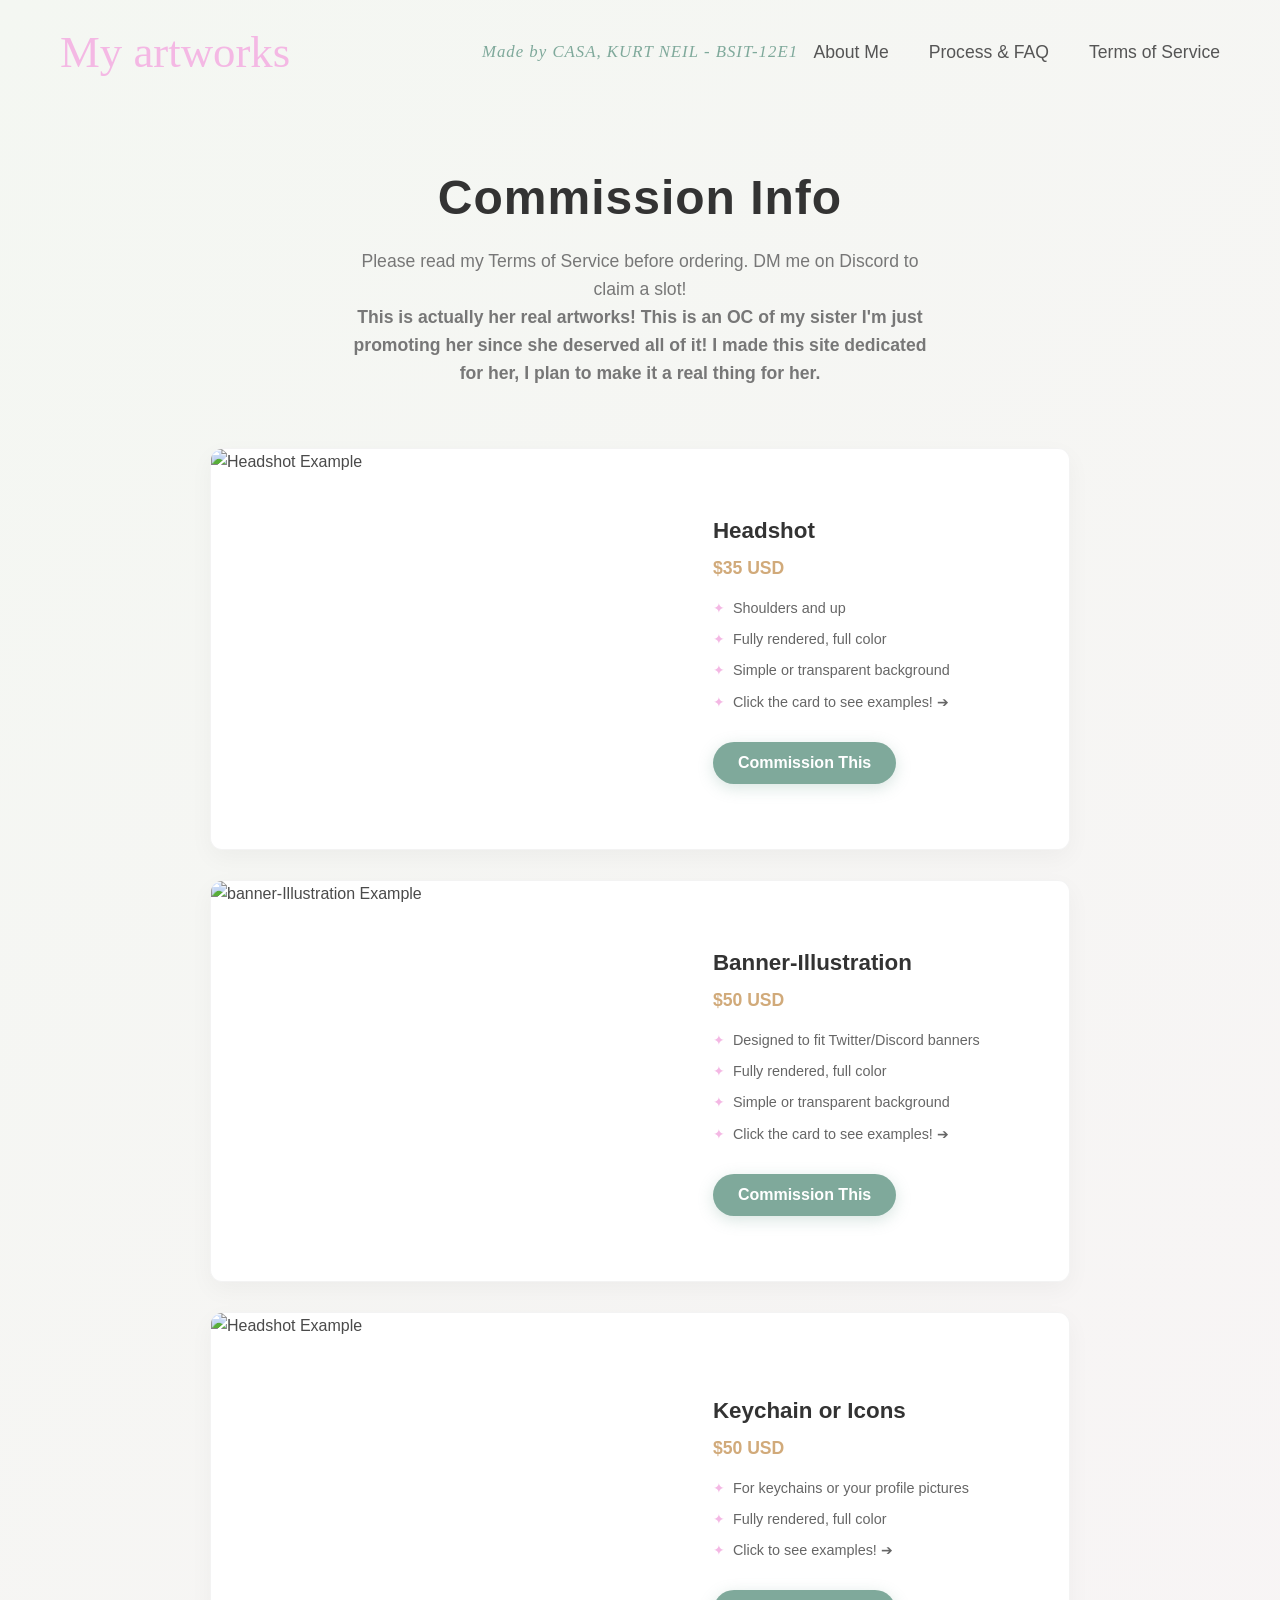
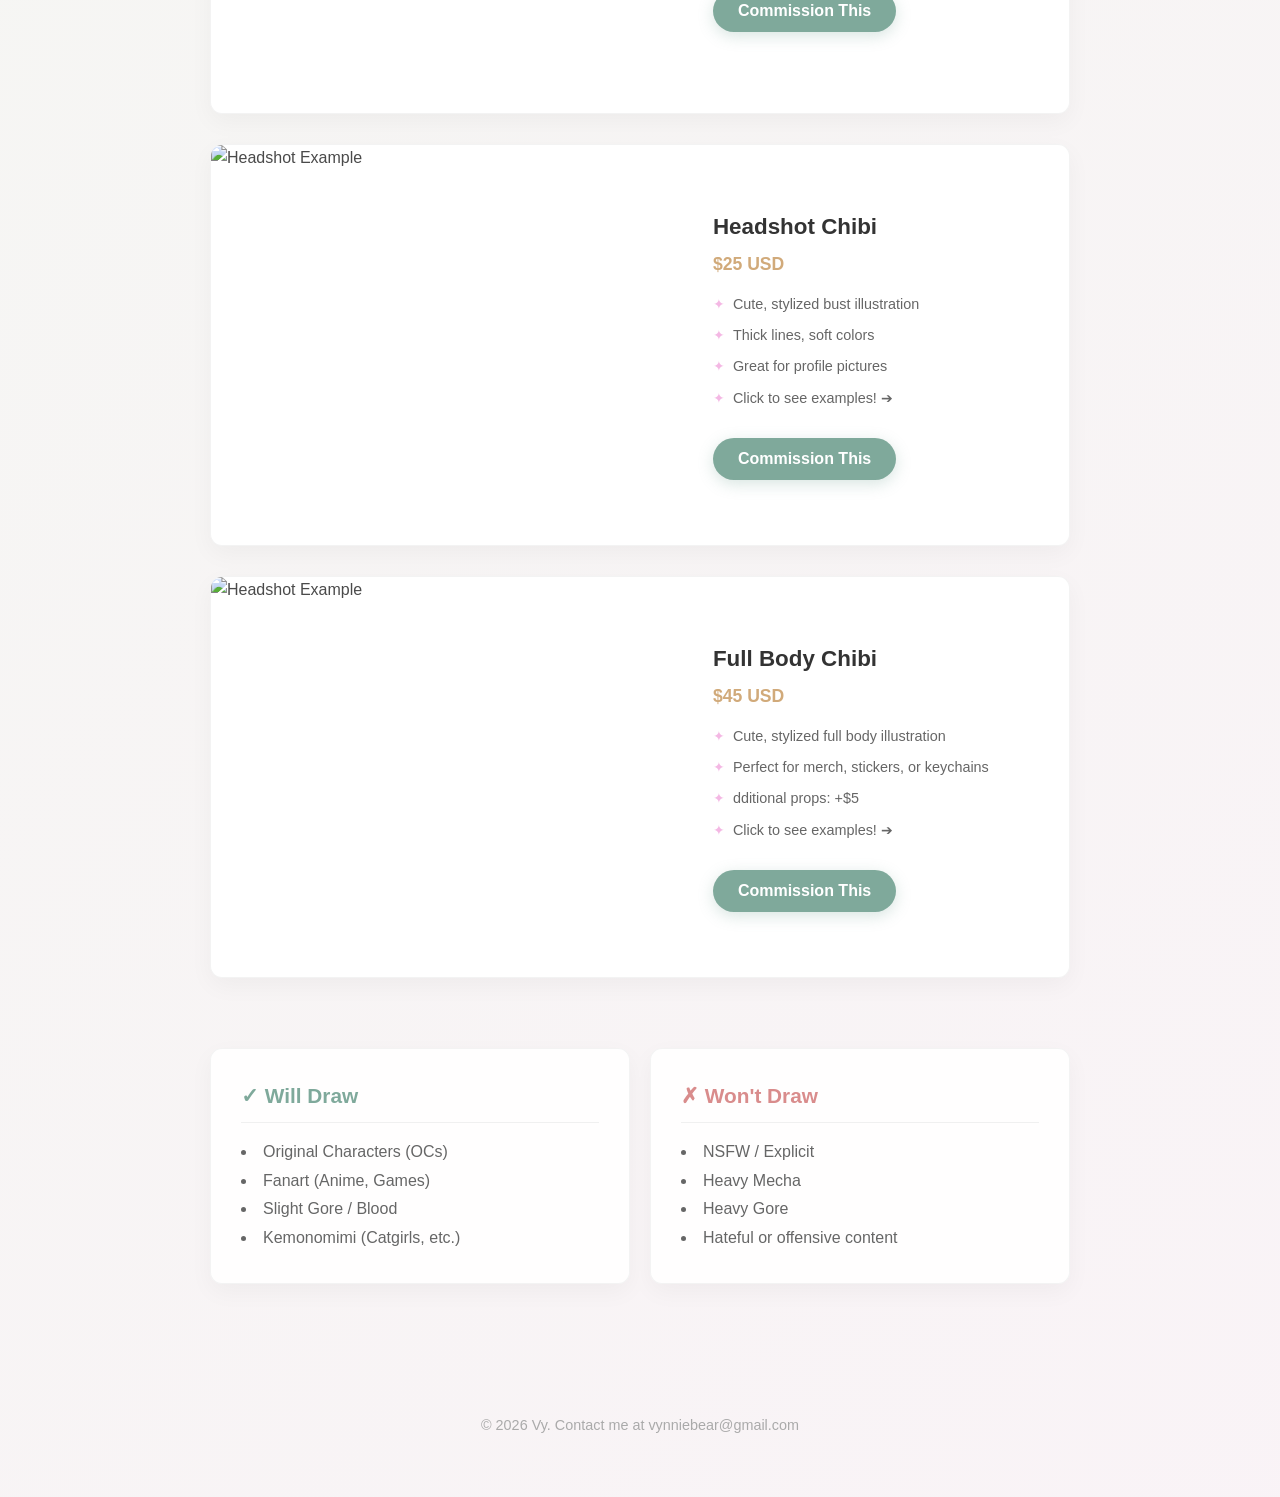
==== index.html @ 2a2756af "Add files via upload" ====
<!DOCTYPE html>
<html lang="en">
<head>
    <meta charset="UTF-8">
    <meta name="viewport" content="width=device-width, initial-scale=1.0">
    <title>Commission Prices</title>
    <link rel="stylesheet" href="style.css">
</head>
<body>

    <nav class="main-nav">
        <a href="index.html" class="nav-logo">My artworks</a>
        <span class="nav-made-by">Made by CASA, KURT NEIL - BSIT-12E1</span>
        <div class="nav-links">
            <span id="about-link" class="nav-link" style="cursor: pointer;">About Me</span>
            <a href="process.html" class="nav-link">Process & FAQ</a>
            <a href="main.html#tos" class="nav-link">Terms of Service</a> 
        </div>
    </nav>

    <header>
        <h1>Commission Info</h1>
        <p>Please read my Terms of Service before ordering. DM me on Discord to claim a slot!</p>
        <p><strong>This is actually her real artworks! This is an OC of my sister I'm just promoting her since she deserved all of it! I made this site dedicated for her, I plan to make it a real thing for her.</strong></p>
        
        <div id="status-banner" class="status-hidden"></div>
    </header>

    <div class="container">
        
        <div class="commission-grid">
          <a href="headshot.html" class="commission-card">
                <img src="C:\Users\ADMIN\Documents\New folder\arts\headshot5.jpg" alt="Headshot Example" class="commission-img">
                <div class="commission-details">
                    <h3>Headshot</h3>
                    <div class="price">$35 USD</div>
                    <ul class="features">
                        <li>Shoulders and up</li>
                        <li>Fully rendered, full color</li>
                        <li>Simple or transparent background</li>
                        <li>Click the card to see examples! ➔</li>
                    </ul>
                    
                    <button class="buy-btn">Commission This</button>

                </div>
            </a>

                    <a href="banner-illustration.html" class="commission-card">
                <img src="C:\Users\ADMIN\Documents\New folder\arts\banner2.jpg" alt="banner-Illustration Example" class="commission-img">
                <div class="commission-details">
                    <h3>Banner-Illustration</h3>
                    <div class="price">$50 USD</div>
                    <ul class="features">
                        <li>Designed to fit Twitter/Discord banners</li>
                        <li>Fully rendered, full color</li>
                        <li>Simple or transparent background</li>
                        <li>Click the card to see examples! ➔</li>
                    </ul>
                    
                    <button class="buy-btn">Commission This</button>

                </div>
            </a>

            <a href="keychain-icons.html" class="commission-card">
    <img src="C:\Users\ADMIN\Documents\New folder\arts\key3.png" alt="Headshot Example" class="commission-img">
    <div class="commission-details">
        <h3>Keychain or Icons</h3>
        <div class="price">$50 USD</div>
        <ul class="features">
            <li>For keychains or your profile pictures</li>
            <li>Fully rendered, full color</li>
            <li>Click to see examples! ➔</li>
        </ul>

        <button class="buy-btn">Commission This</button>

    </div>
</a>

              <a href="headshot-chibi.html" class="commission-card">
    <img src="C:\Users\ADMIN\Documents\New folder\arts\chibi1.png" alt="Headshot Example" class="commission-img">
    <div class="commission-details">
        <h3>Headshot Chibi</h3>
        <div class="price">$25 USD</div>
        <ul class="features">
            <li>Cute, stylized bust illustration</li>
            <li>Thick lines, soft colors</li>
            <li>Great for profile pictures</li>
            <li>Click to see examples! ➔</li>
        </ul>

        <button class="buy-btn">Commission This</button>

    </div>
</a>

              <a href="fullbody-chibi.html" class="commission-card">
    <img src="C:\Users\ADMIN\Documents\New folder\arts\fchibi3.png" alt="Headshot Example" class="commission-img">
    <div class="commission-details">
        <h3>Full Body Chibi</h3>
        <div class="price">$45 USD</div>
        <ul class="features">
            <li>Cute, stylized full body illustration</li>
            <li>Perfect for merch, stickers, or keychains</li>
            <li>dditional props: +$5</li>
            <li>Click to see examples! ➔</li>
        </ul>

        <button class="buy-btn">Commission This</button>


    </div>
</a>

        <div class="info-section" id="tos">
            <div class="info-box">
                <h3>✓ Will Draw</h3>
                <ul>
                    <li>Original Characters (OCs)</li>
                    <li>Fanart (Anime, Games)</li>
                    <li>Slight Gore / Blood</li>
                    <li>Kemonomimi (Catgirls, etc.)</li>
                </ul>
            </div>
            <div class="info-box donts">
                <h3>✗ Won't Draw</h3>
                <ul>
                    <li>NSFW / Explicit</li>
                    <li>Heavy Mecha</li>
                    <li>Heavy Gore</li>
                    <li>Hateful or offensive content</li>
                </ul>
            </div>
        </div>

    <footer>
        <p>&copy; 2026 Vy. Contact me at vynniebear@gmail.com</p>
    </footer>


</body>
</html>

<script src="main.js"></script>
</body>
</html>
---- style.css ----
* {
    margin: 0;
    padding: 0;
    box-sizing: border-box;   
}


body {
    font-family: 'Segoe UI', Tahoma, Geneva, Verdana, sans-serif;
    color: #4a4a4a; 
    line-height: 1.6;
    background: linear-gradient(-45deg, #ffffff, #fdfbfb, #fbf2f8, #f4f7f2);
    background-size: 400% 400%;
    animation: subtleGradientBG 25s ease infinite;
}

@keyframes subtleGradientBG {
    0% { background-position: 0% 50%; }
    50% { background-position: 100% 50%; }
    100% { background-position: 0% 50%; }
}


@keyframes subtleFadeUp {
    from {
        opacity: 0;
        transform: translateY(30px);
    }
    to {
        opacity: 1;
        transform: translateY(0);
    }
}

/* Header Section */
header {
    position: relative; 
    text-align: center;
    padding: 120px 20px 40px;
    background-color: transparent; 
    
    opacity: 0;
    animation: subtleFadeUp 1s ease-out 0.1s forwards;
}

header.sub-header {
    padding: 60px 20px 30px; 
}



/* Buttons and Links */
.back-button {
    display: inline-block;
    margin-bottom: 20px;
    padding: 10px 20px;
    background-color: #ffffff;
    color: #333;
    text-decoration: none;
    border-radius: 50px;
    font-weight: bold;
    transition: all 0.3s ease;
    box-shadow: 0 4px 10px rgba(0,0,0,0.05);
}

.back-button:hover {
    background-color: #f4b8e4;
    color: #ffffff;
    transform: translateX(-5px); 
}

header h1 {
    font-size: 3rem;
    color: #333333;
    margin-bottom: 10px;
    letter-spacing: 1px;
}

header.sub-header h1 {
    font-size: 2.2rem;
}

header p {
    font-size: 1.1rem;
    color: #777777;
    max-width: 600px;
    margin: 0 auto;
}

/* Main Container */
.container {
    max-width: 900px; 
    margin: 20px auto;
    padding: 0 20px;
}

/* Commission Cards Grid */
.commission-grid {
    display: flex;
    flex-direction: column; 
    gap: 30px;
}

/* Individual Commission Card - */
.commission-card {
    display: flex;
    flex-direction: row; 
    background: #ffffff;
    border-radius: 12px;
    overflow: hidden;
    border: 1px solid rgba(240, 240, 240, 0.8);
    box-shadow: 0 8px 25px rgba(0,0,0,0.04); 
    transition: transform 0.3s ease, box-shadow 0.3s ease;
    text-decoration: none; 
    color: inherit; 
    cursor: pointer;
    
    /* Animation settings */
    opacity: 0;
    animation: subtleFadeUp 0.8s cubic-bezier(0.16, 1, 0.3, 1) forwards;
}

/* delay cards */
.commission-card:nth-child(1) { animation-delay: 0.2s; }
.commission-card:nth-child(2) { animation-delay: 0.4s; }
.commission-card:nth-child(3) { animation-delay: 0.6s; }
.commission-card:nth-child(4) { animation-delay: 0.8s; }
.commission-card:nth-child(5) { animation-delay: 1.0s; }

.commission-card:hover {
    transform: translateY(-5px); 
    box-shadow: 0 15px 35px rgba(0,0,0,0.08);
}

.commission-img {
    width: 55%; 
    height: 400px;
    object-fit: cover; 
    display: block;
    transition: filter 0.3s ease;
}


.commission-card:hover .commission-img {
    filter: brightness(1.05); 
}

.commission-details {
    width: 45%; 
    padding: 30px;
    display: flex;
    flex-direction: column;
    justify-content: center; 
}

@media (max-width: 768px) {
    .commission-card {
        flex-direction: column;
    }
    .commission-img {
        width: 100%;
        height: 350px;
    }
    .commission-details {
        width: 100%;
        padding: 25px;
    }
}

.commission-details h3 {
    font-size: 1.4rem; 
    margin-bottom: 5px;
    color: #333333;
}

.price {
    font-size: 1.1rem; 
    color: #d1aa7a; 
    font-weight: 600; 
    margin-bottom: 15px;
}

.features {
    list-style-type: none;
}

.features li {
    font-size: 0.9rem; 
    margin-bottom: 8px;
    color: #666666; 
    position: relative;
    padding-left: 20px;
}

.features li::before {
    content: "✦";
    position: absolute;
    left: 0;
    color: #f4b8e4; 
}

/* Example Sub-Page Gallery */
.example-grid {
    display: grid;
    grid-template-columns: repeat(auto-fit, minmax(250px, 1fr));
    gap: 20px;
    opacity: 0;
    animation: subtleFadeUp 0.8s ease-out 0.3s forwards; 
}

.example-item img {
    width: 100%;
    height: 300px; 
    object-fit: contain;
    display: block;
    transition: transform 0.4s ease;
}

.example-item img {
    width: 100%;
    height: 300px;
    object-fit: contain;
    display: block;
    transition: transform 0.4s ease;
}

.example-item:hover img {
    transform: scale(1.05); 
}

/* Do's and Don'ts Section */
.info-section {
    display: flex;
    gap: 20px;
    margin-top: 40px;
    opacity: 0;
    animation: subtleFadeUp 0.8s ease-out 1.2s forwards; 
}

@media (max-width: 768px) {
    .info-section {
        flex-direction: column;
    }
}

.info-box {
    flex: 1;
    background: rgba(255, 255, 255, 0.9);
    border: 1px solid rgba(240, 240, 240, 0.8);
    border-radius: 12px;
    padding: 30px;
    box-shadow: 0 8px 25px rgba(0,0,0,0.04);
    backdrop-filter: blur(5px);
}

.info-box h3 {
    font-size: 1.3rem;
    margin-bottom: 15px;
    color: #7fa99b; 
    border-bottom: 1px solid #f0f0f0;
    padding-bottom: 10px;
}

.info-box.donts h3 {
    color: #d98c8c; 
}

.info-box ul {
    list-style-position: inside;
    color: #666666;
    line-height: 1.8;
}

/* Footer */
footer {
    text-align: center;
    padding: 40px 20px;
    background-color: transparent;
    margin-top: 60px;
    opacity: 0;
    animation: subtleFadeUp 0.8s ease-out 1.5s forwards;
}

footer p {
    color: #aaaaaa;
    font-size: 0.9rem;
}


/* =========================================
   CLEAN TOP NAVIGATION BAR
   ========================================= */
.main-nav {
    display: flex;
    justify-content: space-between;
    align-items: center;
    position: relative;
    padding: 30px 60px;
    width: 100%;
    position: absolute; 
    top: 0;
    left: 0;
    z-index: 1000;
}

/* Responsive padding for smaller screens */
@media (max-width: 768px) {
    .main-nav {
        padding: 20px 30px;
    }
}

/* Left Side: "My artworks" (Logo Style) */
.nav-logo {
    font-family: 'Brush Script MT', 'Lucida Handwriting', cursive; 
    font-size: 2.8rem;
    color: #f4b8e4; 
    text-decoration: none;
    transition: transform 0.3s ease, color 0.3s ease;
    line-height: 1;
}

.nav-logo:hover {
    transform: scale(1.02);
    color: #eaa3d6;
}

/* Right Side: Navigation Links */
.nav-links {
    display: flex;
    gap: 40px; 
    align-items: center;
}

.nav-link {
    font-family: 'Segoe UI', Tahoma, Geneva, Verdana, sans-serif;
    font-size: 1.1rem;
    color: #555555; 
    text-decoration: none;
    transition: color 0.3s ease;
}

.nav-link:hover {
    color: #7fa99b; 
}

/* Make sure the header text gets pushed down below the new nav bar */
header {
    position: relative; 
    text-align: center;
    padding: 160px 20px 40px; 
    background-color: transparent; 
    opacity: 0;
    animation: subtleFadeUp 1s ease-out 0.1s forwards;
}

html {
    scroll-behavior: smooth;
}

/* =========================================
   EDITORIAL "ABOUT" PAGE 
   ========================================= */

.about-container {
    max-width: 1100px;
    margin: 0 auto;
    padding: 160px 20px 60px; 
    opacity: 0;
    animation: subtleFadeUp 1s ease-out 0.2s forwards;
}

/* The massive hero image at the top */
.about-hero-art {
    width: 100%;
    height: auto; 
    border-radius: 12px;
    box-shadow: 0 15px 40px rgba(0, 0, 0, 0.08);
    border: 1px solid rgba(255, 255, 255, 0.8);
    margin-bottom: 50px;
    transition: transform 0.4s ease;
    display: block;
}

.about-hero-art:hover {
    transform: scale(1.01); 
}

.about-heading {
    font-size: 3.5rem;
    color: #333333;
    margin-bottom: 20px;
    text-align: center;
    font-family: 'Brush Script MT', 'Lucida Handwriting', cursive; 
    color: #f4b8e4;
}

/* The large, readable bio paragraph */
.about-intro {
    font-size: 1.4rem; 
    line-height: 1.8;
    color: #555555;
    max-width: 900px;
    margin: 0 auto 80px auto;
    text-align: left;
}

/* The 3-column info layout */
.about-grid {
    display: grid;
    grid-template-columns: repeat(3, 1fr); 
    gap: 50px;
    padding-top: 50px;
    border-top: 1px solid #f0f0f0; 
}

/* On phones, the columns will stack on top of each other */
@media (max-width: 768px) {
    .about-grid {
        grid-template-columns: 1fr;
        gap: 30px;
    }
    .about-heading { font-size: 2.5rem; }
    .about-intro { font-size: 1.2rem; }
    .about-hero-art { height: 300px; }
}

.about-col h3 {
    font-size: 1.1rem;
    text-transform: uppercase;
    letter-spacing: 1.5px;
    color: #7fa99b; 
    margin-bottom: 15px;
}

.about-col p {
    font-size: 0.95rem;
    color: #666666;
    margin-bottom: 15px;
    line-height: 1.6;
}

/* The clean lists in the columns */
.about-list {
    list-style-type: none;
    padding: 0;
}

.about-list li {
    margin-bottom: 10px;
}

.about-list a, .about-list li {
    color: #333333;
    text-decoration: none;
    font-weight: 600;
    font-size: 1.05rem;
    transition: color 0.3s ease;
}

.about-list a:hover {
    color: #f4b8e4; 
}

/* =========================================
   PORTFOLIO BUTTON (ABOUT PAGE)
   ========================================= */

.about-cta {
    text-align: center;
    margin-bottom: 80px; 
}

.portfolio-btn {
    display: inline-block;
    padding: 18px 50px;
    background-color: #f4b8e4; 
    color: #ffffff;
    text-decoration: none;
    border-radius: 50px;
    font-family: 'Segoe UI', Tahoma, Geneva, Verdana, sans-serif;
    font-size: 1.2rem;
    font-weight: bold;
    letter-spacing: 1px;
    transition: transform 0.3s ease, background-color 0.3s ease, box-shadow 0.3s ease;
    box-shadow: 0 10px 25px rgba(244, 184, 228, 0.4); 
}

.portfolio-btn:hover {
    transform: translateY(-4px) scale(1.02); 
    background-color: #eaa3d6; 
    box-shadow: 0 15px 35px rgba(244, 184, 228, 0.6);
}

/* =========================================
   BANNER EXAMPLES PAGE FIX
   ========================================= */

.banner-grid {
    display: flex;
    flex-direction: column; 
    gap: 40px; 
    opacity: 0;
    animation: subtleFadeUp 0.8s ease-out 0.3s forwards;
}

.banner-item {
    border-radius: 12px;
    overflow: hidden;
    box-shadow: 0 4px 15px rgba(0,0,0,0.05);
    border: 1px solid #f0f0f0;
    background: #ffffff;
}

.banner-item img {
    width: 100%; 
    height: auto; 
    display: block;
    transition: transform 0.4s ease;
}

.banner-item:hover img {
    transform: scale(1.02); 
}

/* =========================================
   COMMISSION "BUY" BUTTON
   ========================================= */

.buy-btn {
    margin-top: 20px;
    padding: 12px 25px;
    background-color: #7fa99b; 
    color: #ffffff;
    border: none;
    border-radius: 50px;
    font-family: 'Segoe UI', Tahoma, Geneva, Verdana, sans-serif;
    font-size: 1rem;
    font-weight: bold;
    cursor: pointer;
    transition: all 0.3s ease;
    align-self: flex-start; /* Keeps the button from stretching across the whole card */
    box-shadow: 0 4px 15px rgba(127, 169, 155, 0.3);
}

.buy-btn:hover {
    background-color: #5c8275; 
    transform: translateY(-2px);
    box-shadow: 0 6px 20px rgba(127, 169, 155, 0.5);
}


.buy-btn:focus, .portfolio-btn:focus {
    outline: 3px solid #f4b8e4;
    outline-offset: 3px;
}

.buy-btn:active, .portfolio-btn:active {
    transform: translateY(2px); 
}

/* =========================================
   JAVASCRIPT NOTIFICATION BANNER
   ========================================= */

.status-hidden {
    display: none; 
}


.status-visible {
    display: block;
    margin: 25px auto 0;
    max-width: 600px;
    padding: 15px 25px;
    background-color: #ffe6eb; 
    color: #d9534f; 
    border: 2px solid #f4b8e4;
    border-radius: 12px;
    font-size: 1.2rem;
    font-weight: bold;
    box-shadow: 0 10px 25px rgba(217, 83, 79, 0.2);
    
    animation: popIn 0.5s cubic-bezier(0.175, 0.885, 0.32, 1.275) forwards;
}

@keyframes popIn {
    0% { transform: scale(0.8); opacity: 0; }
    100% { transform: scale(1); opacity: 1; }
}


.gallery-buy-btn {
    align-self: center;
    margin-top: 25px;
    display: inline-block;
}

/* =========================================
   PROCESS & FAQ PAGE
   ========================================= */

.process-container {
    max-width: 800px;
    margin: 0 auto;
    padding: 160px 20px 60px;
    opacity: 0;
    animation: subtleFadeUp 1s ease-out 0.2s forwards;
}

.process-heading, .faq-heading {
    text-align: center;
    color: #333333;
    font-size: 2.5rem;
    margin-bottom: 10px;
}

.faq-heading {
    margin-top: 80px;
    margin-bottom: 30px;
    font-size: 2rem;
}

.process-intro {
    text-align: center;
    color: #777777;
    font-size: 1.1rem;
    margin-bottom: 50px;
}

/* --- THE TIMELINE --- */
.timeline {
    position: relative;
    padding-left: 30px;
    border-left: 3px solid #f0f0f0;
}

.timeline-step {
    position: relative;
    margin-bottom: 40px;
}

.step-number {
    position: absolute;
    left: -48px; 
    top: 0;
    width: 35px;
    height: 35px;
    background-color: #f4b8e4;
    color: #ffffff;
    border-radius: 50%;
    display: flex;
    justify-content: center;
    align-items: center;
    font-weight: bold;
    box-shadow: 0 4px 10px rgba(244, 184, 228, 0.4);
}

.step-content {
    background: #ffffff;
    padding: 20px 25px;
    border-radius: 12px;
    border: 1px solid #f0f0f0;
    box-shadow: 0 8px 25px rgba(0,0,0,0.03);
    transition: transform 0.3s ease;
}

.step-content:hover {
    transform: translateX(5px);
    border-color: #f4b8e4;
}

.step-content h3 {
    color: #7fa99b;
    margin-bottom: 10px;
}

.step-content p {
    color: #666666;
    font-size: 0.95rem;
}

/* --- THE FAQ ACCORDION --- */
.faq-container {
    display: flex;
    flex-direction: column;
    gap: 10px;
}

.accordion {
    background-color: #ffffff;
    color: #333333;
    cursor: pointer;
    padding: 20px;
    width: 100%;
    border: 1px solid #f0f0f0;
    border-radius: 8px;
    text-align: left;
    outline: none;
    font-size: 1.1rem;
    font-weight: bold;
    transition: all 0.3s ease;
    box-shadow: 0 4px 10px rgba(0,0,0,0.02);
}

/* Change color when hovered or opened */
.accordion:hover, .active-acc {
    background-color: #f9f9f9;
    color: #f4b8e4;
    border-color: #f4b8e4;
}

/* Adds a plus sign that turns into a minus sign */
.accordion:after {
    content: '\002B'; 
    color: #7fa99b;
    font-weight: bold;
    float: right;
    margin-left: 5px;
}

.active-acc:after {
    content: "\2212"; 
}

/* The hidden text panel */
.panel {
    padding: 0 20px;
    background-color: white;
    max-height: 0;
    overflow: hidden;
    transition: max-height 0.4s ease-out; 
}

.panel p {
    padding: 20px 0;
    color: #666666;
    line-height: 1.6;
}

/* =========================================
   CENTER NAVIGATION TEXT
   ========================================= */

.nav-made-by {
    position: absolute; 
    left: 50%; 
    transform: translateX(-50%); 
    font-size: 1.05rem;
    color: #7fa99b; 
    font-family: 'Georgia', serif; 
    font-style: italic;
    letter-spacing: 1px;
}


@media (max-width: 600px) {
    .nav-made-by {
        display: none;
    }
}
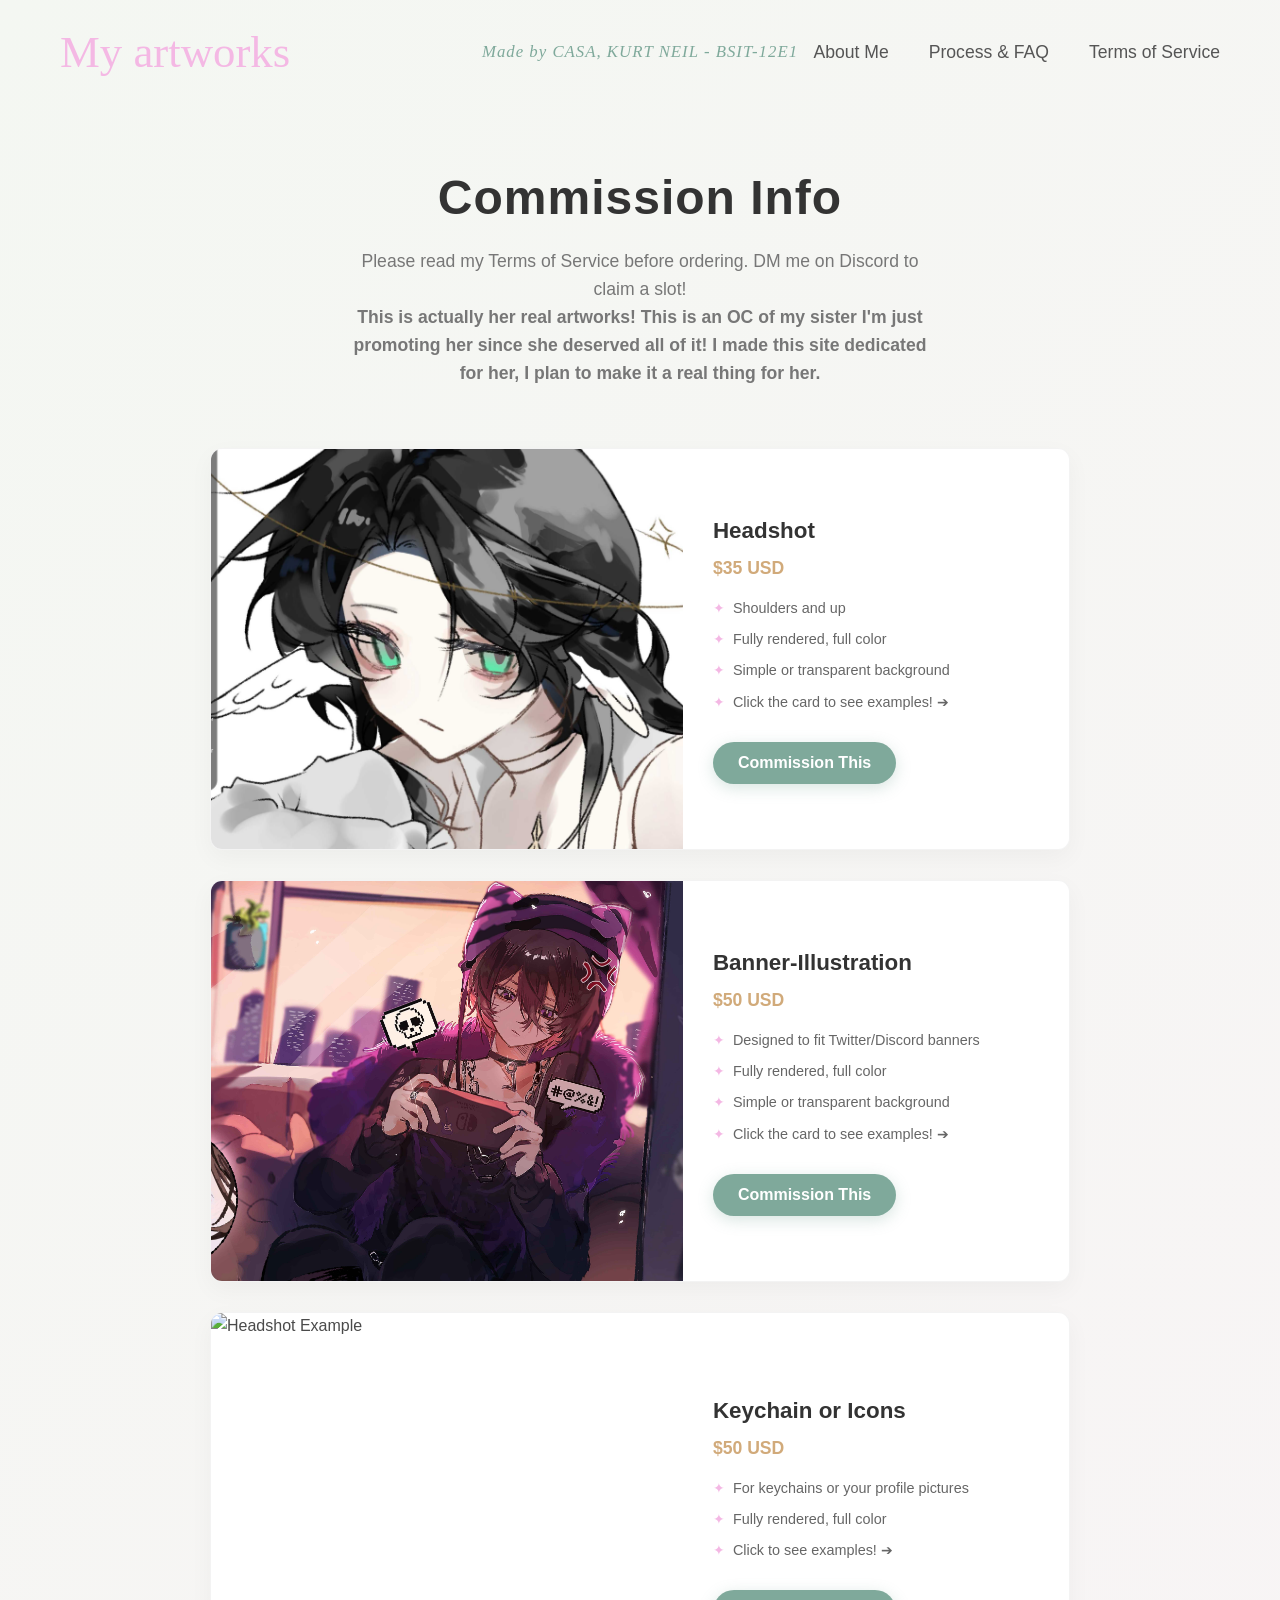
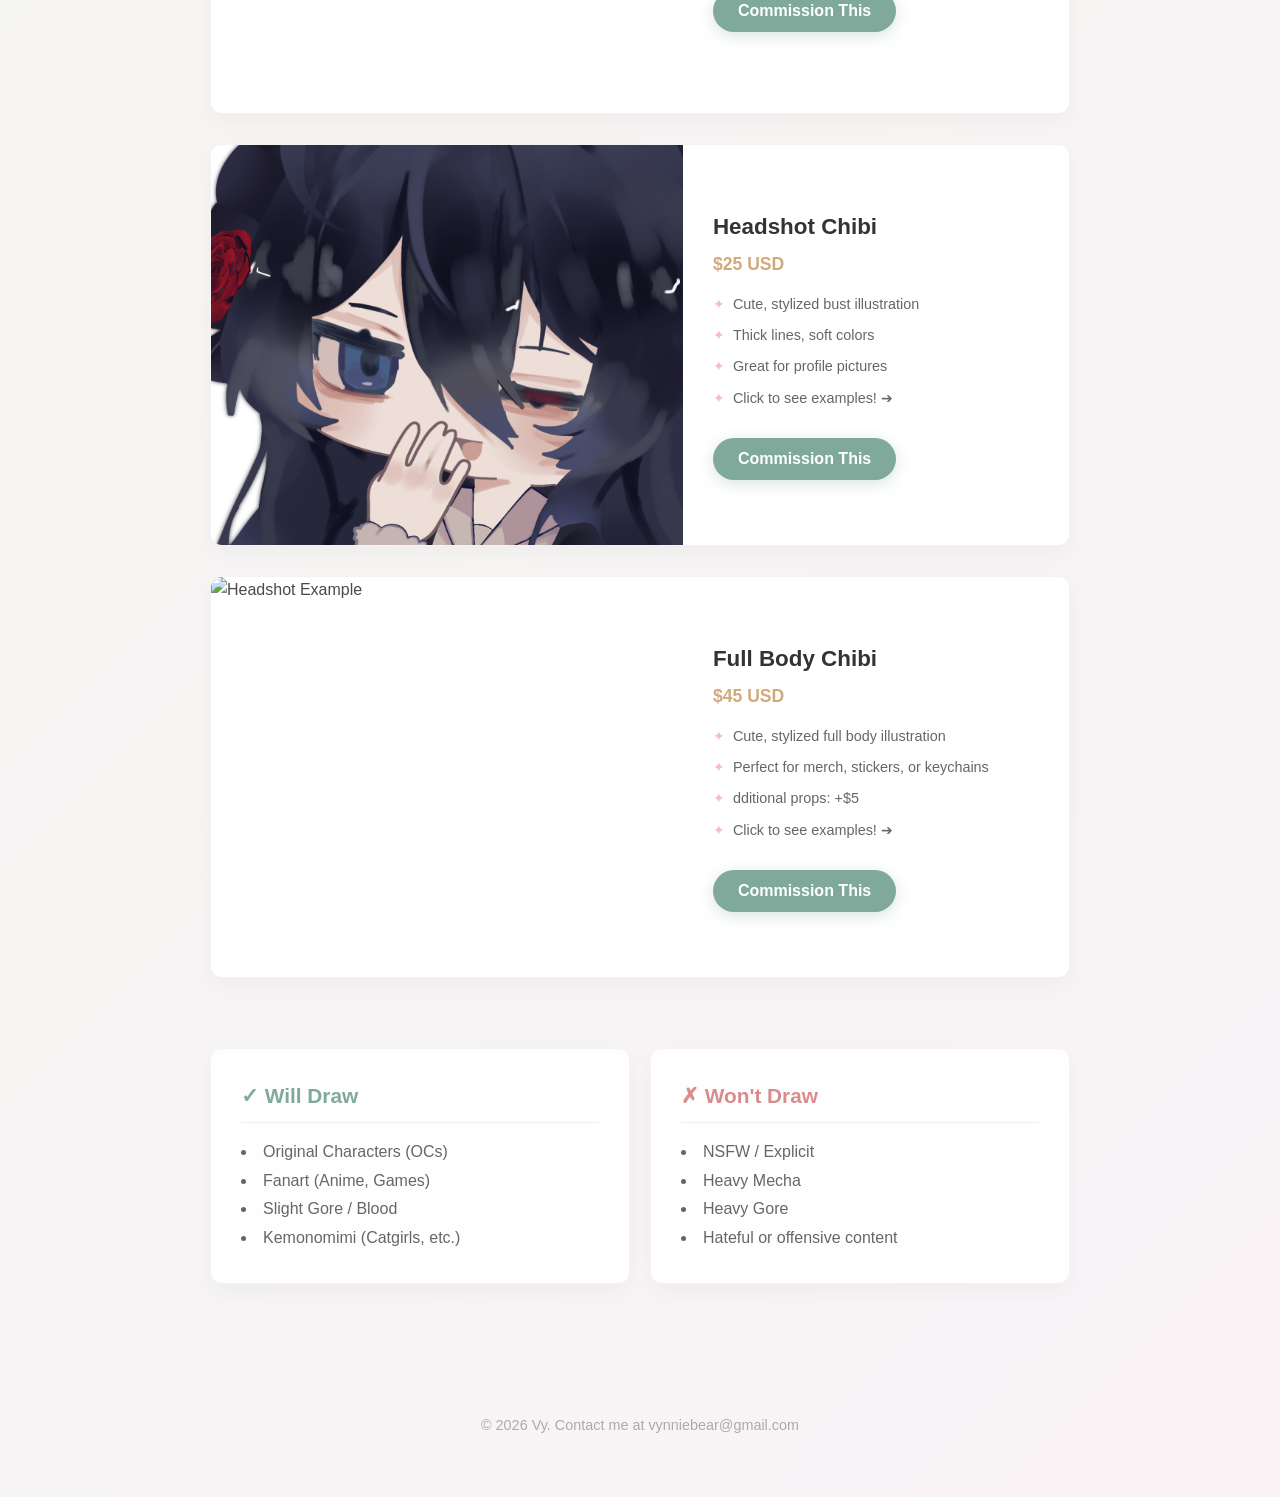
==== commit 4323dcd2: "initiate" ====
--- a/index.html
+++ b/index.html
@@ -30,7 +30,7 @@
         
         <div class="commission-grid">
           <a href="headshot.html" class="commission-card">
-                <img src="C:\Users\ADMIN\Documents\New folder\arts\headshot5.jpg" alt="Headshot Example" class="commission-img">
+                <img src="arts\headshot5.jpg" alt="Headshot Example" class="commission-img">
                 <div class="commission-details">
                     <h3>Headshot</h3>
                     <div class="price">$35 USD</div>
@@ -47,7 +47,7 @@
             </a>
 
                     <a href="banner-illustration.html" class="commission-card">
-                <img src="C:\Users\ADMIN\Documents\New folder\arts\banner2.jpg" alt="banner-Illustration Example" class="commission-img">
+                <img src="arts\banner2.jpg" alt="banner-Illustration Example" class="commission-img">
                 <div class="commission-details">
                     <h3>Banner-Illustration</h3>
                     <div class="price">$50 USD</div>
@@ -64,7 +64,7 @@
             </a>
 
             <a href="keychain-icons.html" class="commission-card">
-    <img src="C:\Users\ADMIN\Documents\New folder\arts\key3.png" alt="Headshot Example" class="commission-img">
+    <img src="arts\key3.png" alt="Headshot Example" class="commission-img">
     <div class="commission-details">
         <h3>Keychain or Icons</h3>
         <div class="price">$50 USD</div>
@@ -80,7 +80,7 @@
 </a>
 
               <a href="headshot-chibi.html" class="commission-card">
-    <img src="C:\Users\ADMIN\Documents\New folder\arts\chibi1.png" alt="Headshot Example" class="commission-img">
+    <img src="arts\chibi1.png" alt="Headshot Example" class="commission-img">
     <div class="commission-details">
         <h3>Headshot Chibi</h3>
         <div class="price">$25 USD</div>
@@ -97,7 +97,7 @@
 </a>
 
               <a href="fullbody-chibi.html" class="commission-card">
-    <img src="C:\Users\ADMIN\Documents\New folder\arts\fchibi3.png" alt="Headshot Example" class="commission-img">
+    <img src="arts\fchibi3.png" alt="Headshot Example" class="commission-img">
     <div class="commission-details">
         <h3>Full Body Chibi</h3>
         <div class="price">$45 USD</div>
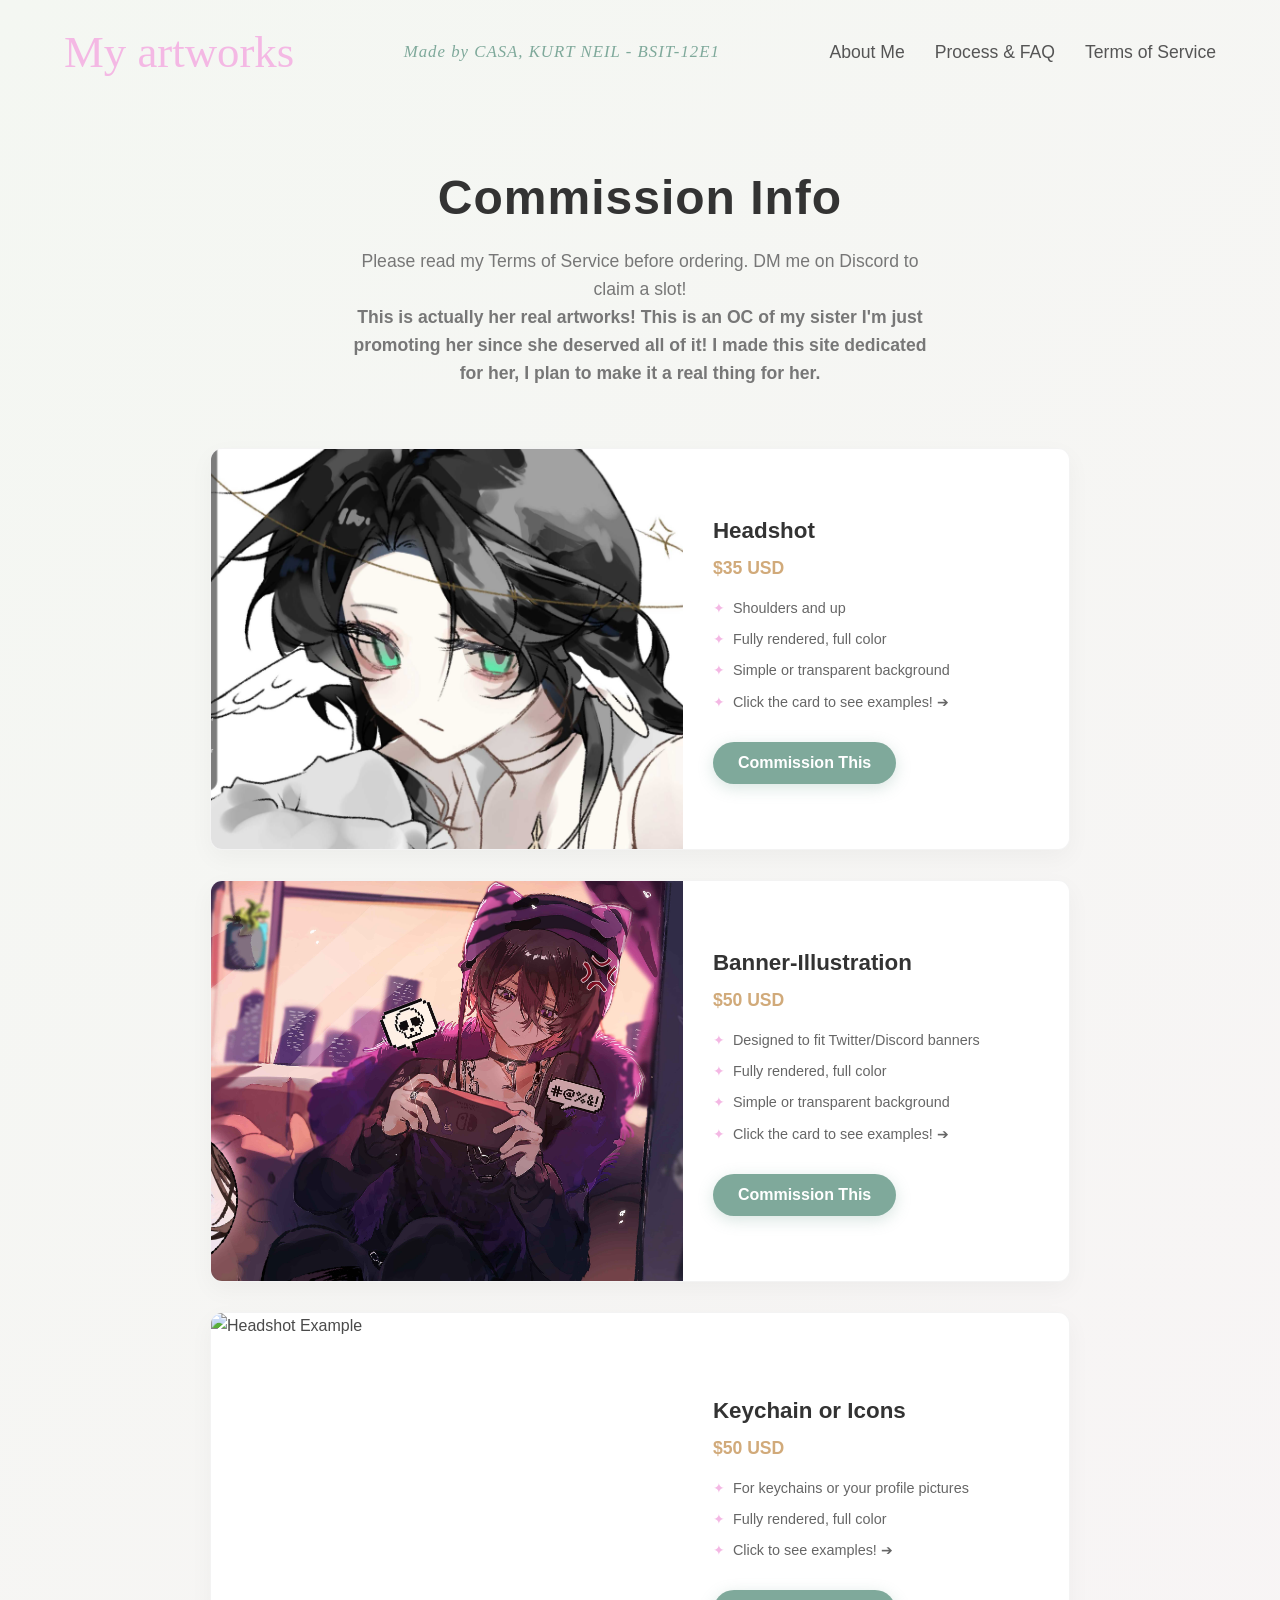
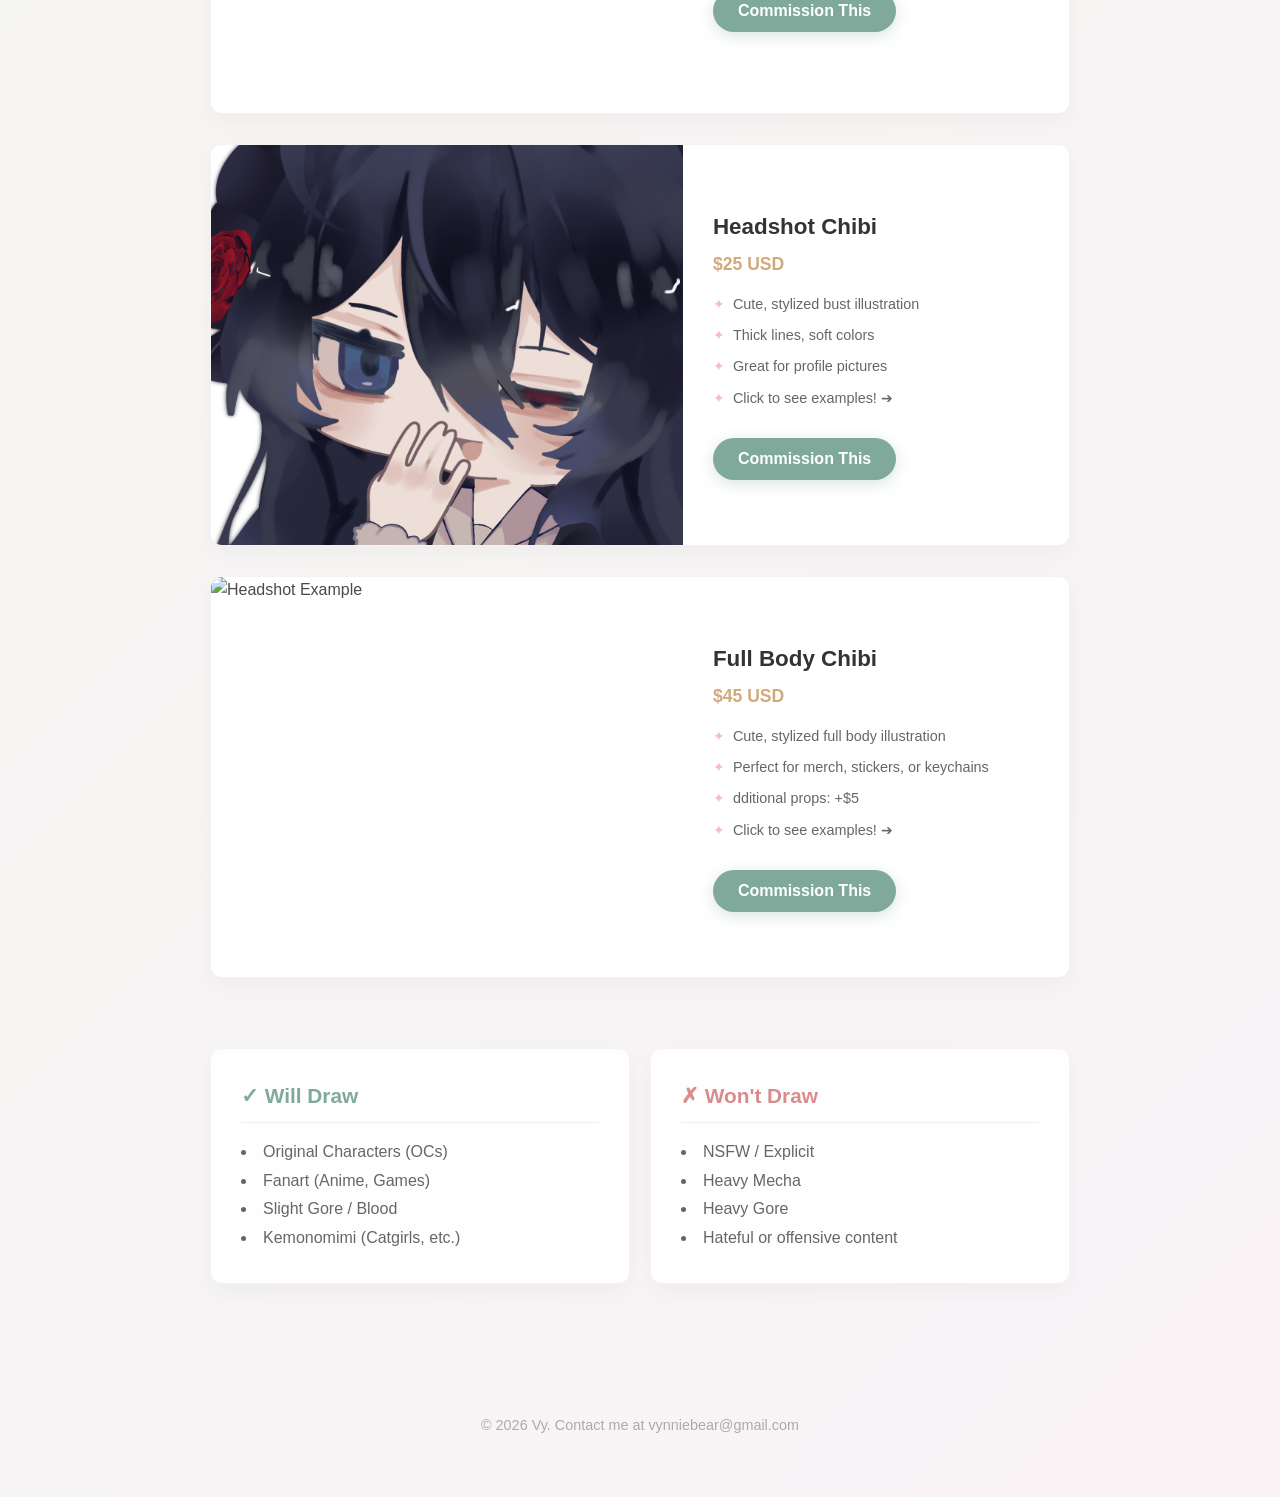
==== commit c4d83115: "initiate" ====
--- a/index.html
+++ b/index.html
@@ -14,7 +14,7 @@
         <div class="nav-links">
             <span id="about-link" class="nav-link" style="cursor: pointer;">About Me</span>
             <a href="process.html" class="nav-link">Process & FAQ</a>
-            <a href="main.html#tos" class="nav-link">Terms of Service</a> 
+            <a href="index.html#tos" class="nav-link">Terms of Service</a> 
         </div>
     </nav>
 
--- a/style.css
+++ b/style.css
@@ -20,16 +20,14 @@
     100% { background-position: 0% 50%; }
 }
 
+@-webkit-keyframes subtleFadeUp {
+    0% { -webkit-transform: translateY(30px); opacity: 0; }
+    100% { -webkit-transform: translateY(0); opacity: 1; }
+}
 
 @keyframes subtleFadeUp {
-    from {
-        opacity: 0;
-        transform: translateY(30px);
-    }
-    to {
-        opacity: 1;
-        transform: translateY(0);
-    }
+    0% { transform: translateY(30px); opacity: 0; }
+    100% { transform: translateY(0); opacity: 1; }
 }
 
 /* Header Section */
@@ -288,14 +286,14 @@
 
 
 /* =========================================
-   CLEAN TOP NAVIGATION BAR
+   CLEAN TOP NAVIGATION BAR (RESPONSIVE FIX)
    ========================================= */
 .main-nav {
     display: flex;
+    flex-wrap: wrap;
     justify-content: space-between;
     align-items: center;
-    position: relative;
-    padding: 30px 60px;
+    padding: 30px 5%;
     width: 100%;
     position: absolute; 
     top: 0;
@@ -303,14 +301,7 @@
     z-index: 1000;
 }
 
-/* Responsive padding for smaller screens */
-@media (max-width: 768px) {
-    .main-nav {
-        padding: 20px 30px;
-    }
-}
-
-/* Left Side: "My artworks" (Logo Style) */
+/* Left Side: Logo */
 .nav-logo {
     font-family: 'Brush Script MT', 'Lucida Handwriting', cursive; 
     font-size: 2.8rem;
@@ -325,11 +316,24 @@
     color: #eaa3d6;
 }
 
+/* Center: "Made by" Signature */
+.nav-made-by {
+    font-size: 1.05rem;
+    color: #7fa99b; 
+    font-family: 'Georgia', serif; 
+    font-style: italic;
+    letter-spacing: 1px;
+    text-align: center;
+    padding: 0 15px; /* Acts as a bumper */
+}
+
 /* Right Side: Navigation Links */
 .nav-links {
     display: flex;
-    gap: 40px; 
+    flex-wrap: wrap; /* Allows links to wrap if they get too tight */
+    gap: 30px; 
     align-items: center;
+    justify-content: center;
 }
 
 .nav-link {
@@ -344,18 +348,58 @@
     color: #7fa99b; 
 }
 
-/* Make sure the header text gets pushed down below the new nav bar */
+/* Make sure the header text gets pushed down below the nav bar */
 header {
     position: relative; 
     text-align: center;
     padding: 160px 20px 40px; 
     background-color: transparent; 
     opacity: 0;
+    -webkit-animation: subtleFadeUp 1s ease-out 0.1s forwards;
     animation: subtleFadeUp 1s ease-out 0.1s forwards;
 }
 
 html {
     scroll-behavior: smooth;
+}
+
+/* =========================================
+   TABLET & MOBILE VIEW (The Overlap Fix)
+   ========================================= */
+/* When the screen hits 900px (iPads/Phones), stack the nav bar neatly! */
+@media (max-width: 900px) {
+    .main-nav {
+        flex-direction: column; /* Stacks items vertically */
+        justify-content: center;
+        padding: 20px 10px;
+        gap: 15px; /* Space between the three rows */
+    }
+    
+    .nav-logo {
+        font-size: 2.3rem; /* Shrinks the logo just a tiny bit on phones */
+        text-align: center;
+        margin: 0;
+    }
+
+    .nav-made-by {
+        position: static !important; /* ⬅️ THE MAGIC FIX: Forces it to stop overlapping! */
+        width: 100%;
+        text-align: center;
+        margin: 0;
+        padding: 0;
+        line-height: 1.4; /* Gives the two lines of text some breathing room */
+    }
+
+    .nav-links {
+        flex-wrap: wrap; 
+        justify-content: center;
+        gap: 15px; 
+        margin: 0;
+    }
+    
+    header {
+        padding-top: 240px; /* Pushes the main text down to clear the taller nav bar */
+    }
 }
 
 /* =========================================
@@ -581,7 +625,13 @@
     font-weight: bold;
     box-shadow: 0 10px 25px rgba(217, 83, 79, 0.2);
     
+    -webkit-animation: popIn 0.5s cubic-bezier(0.175, 0.885, 0.32, 1.275) forwards;
     animation: popIn 0.5s cubic-bezier(0.175, 0.885, 0.32, 1.275) forwards;
+}
+
+@-webkit-keyframes popIn {
+    0% { -webkit-transform: scale(0.8); opacity: 0; }
+    100% { -webkit-transform: scale(1); opacity: 1; }
 }
 
 @keyframes popIn {
@@ -605,6 +655,7 @@
     margin: 0 auto;
     padding: 160px 20px 60px;
     opacity: 0;
+    -webkit-animation: subtleFadeUp 1s ease-out 0.2s forwards;
     animation: subtleFadeUp 1s ease-out 0.2s forwards;
 }
 
@@ -738,24 +789,3 @@
     line-height: 1.6;
 }
 
-/* =========================================
-   CENTER NAVIGATION TEXT
-   ========================================= */
-
-.nav-made-by {
-    position: absolute; 
-    left: 50%; 
-    transform: translateX(-50%); 
-    font-size: 1.05rem;
-    color: #7fa99b; 
-    font-family: 'Georgia', serif; 
-    font-style: italic;
-    letter-spacing: 1px;
-}
-
-
-@media (max-width: 600px) {
-    .nav-made-by {
-        display: none;
-    }
-}
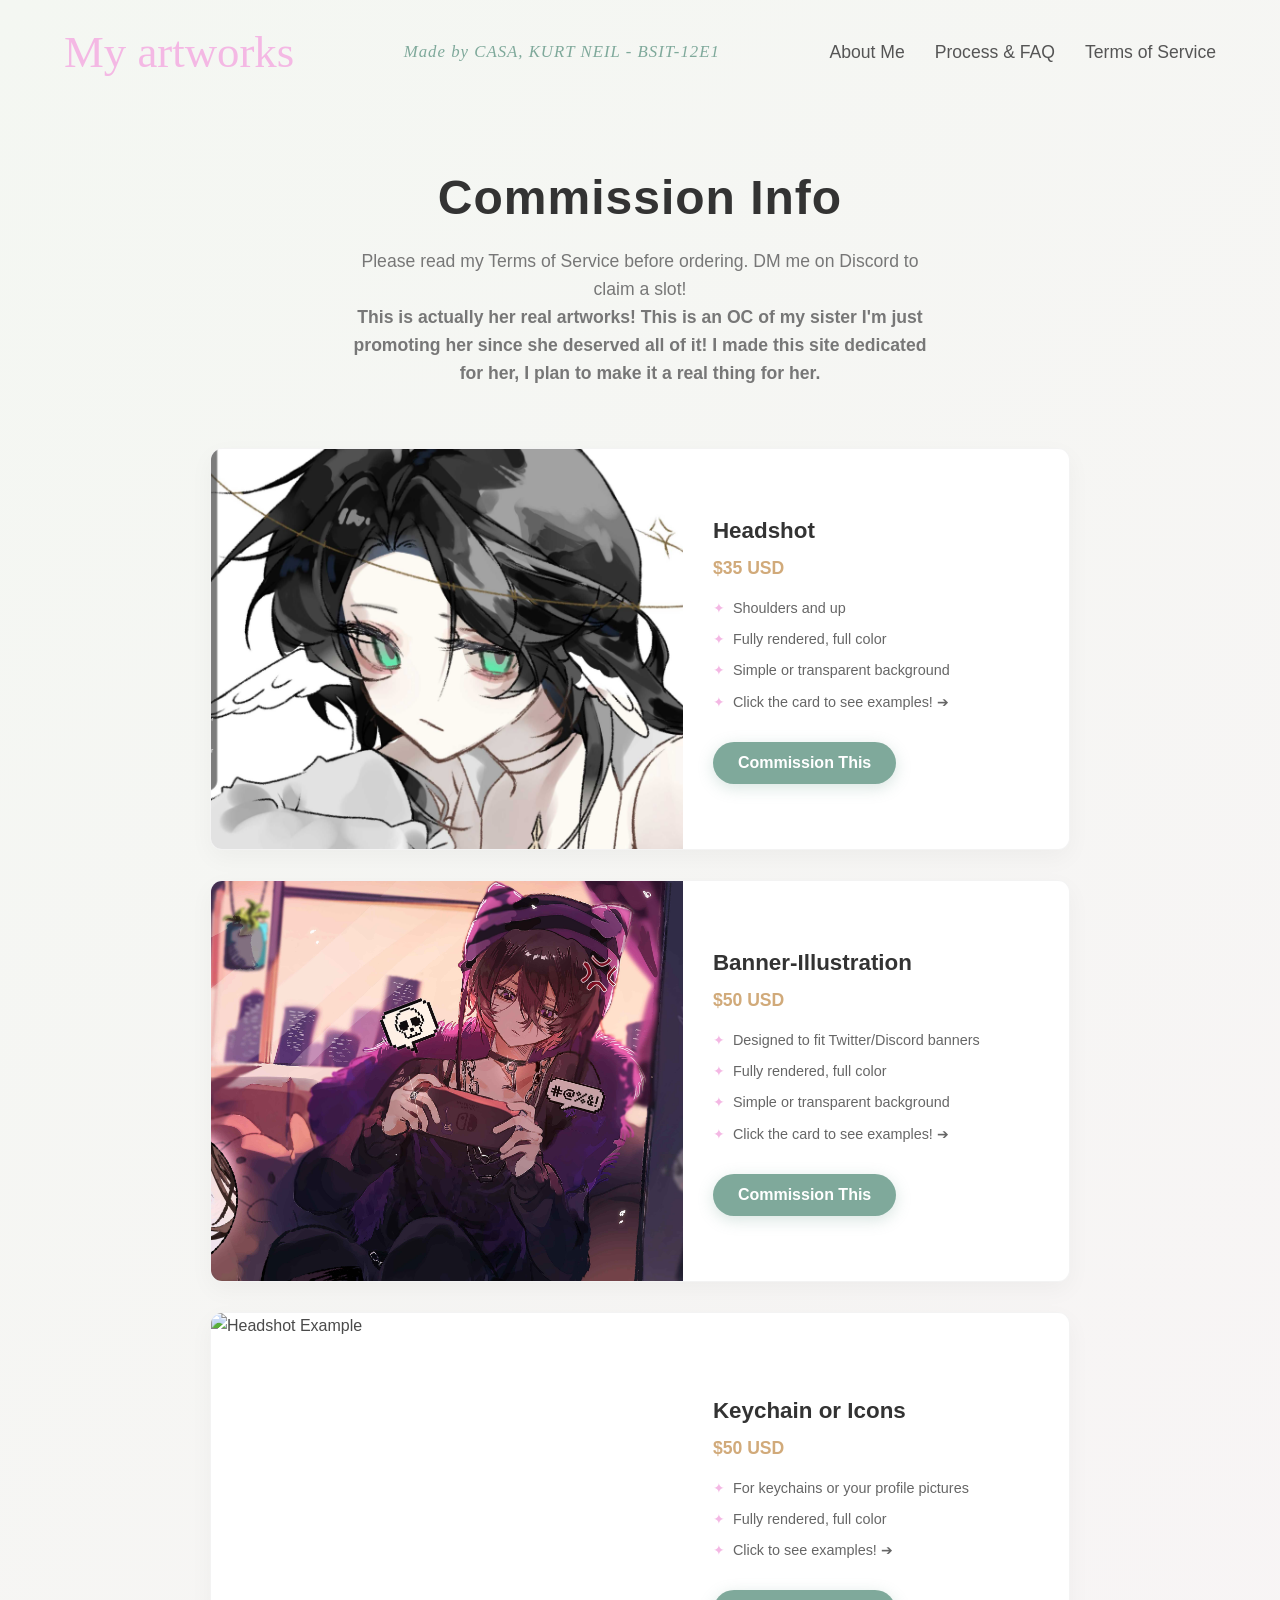
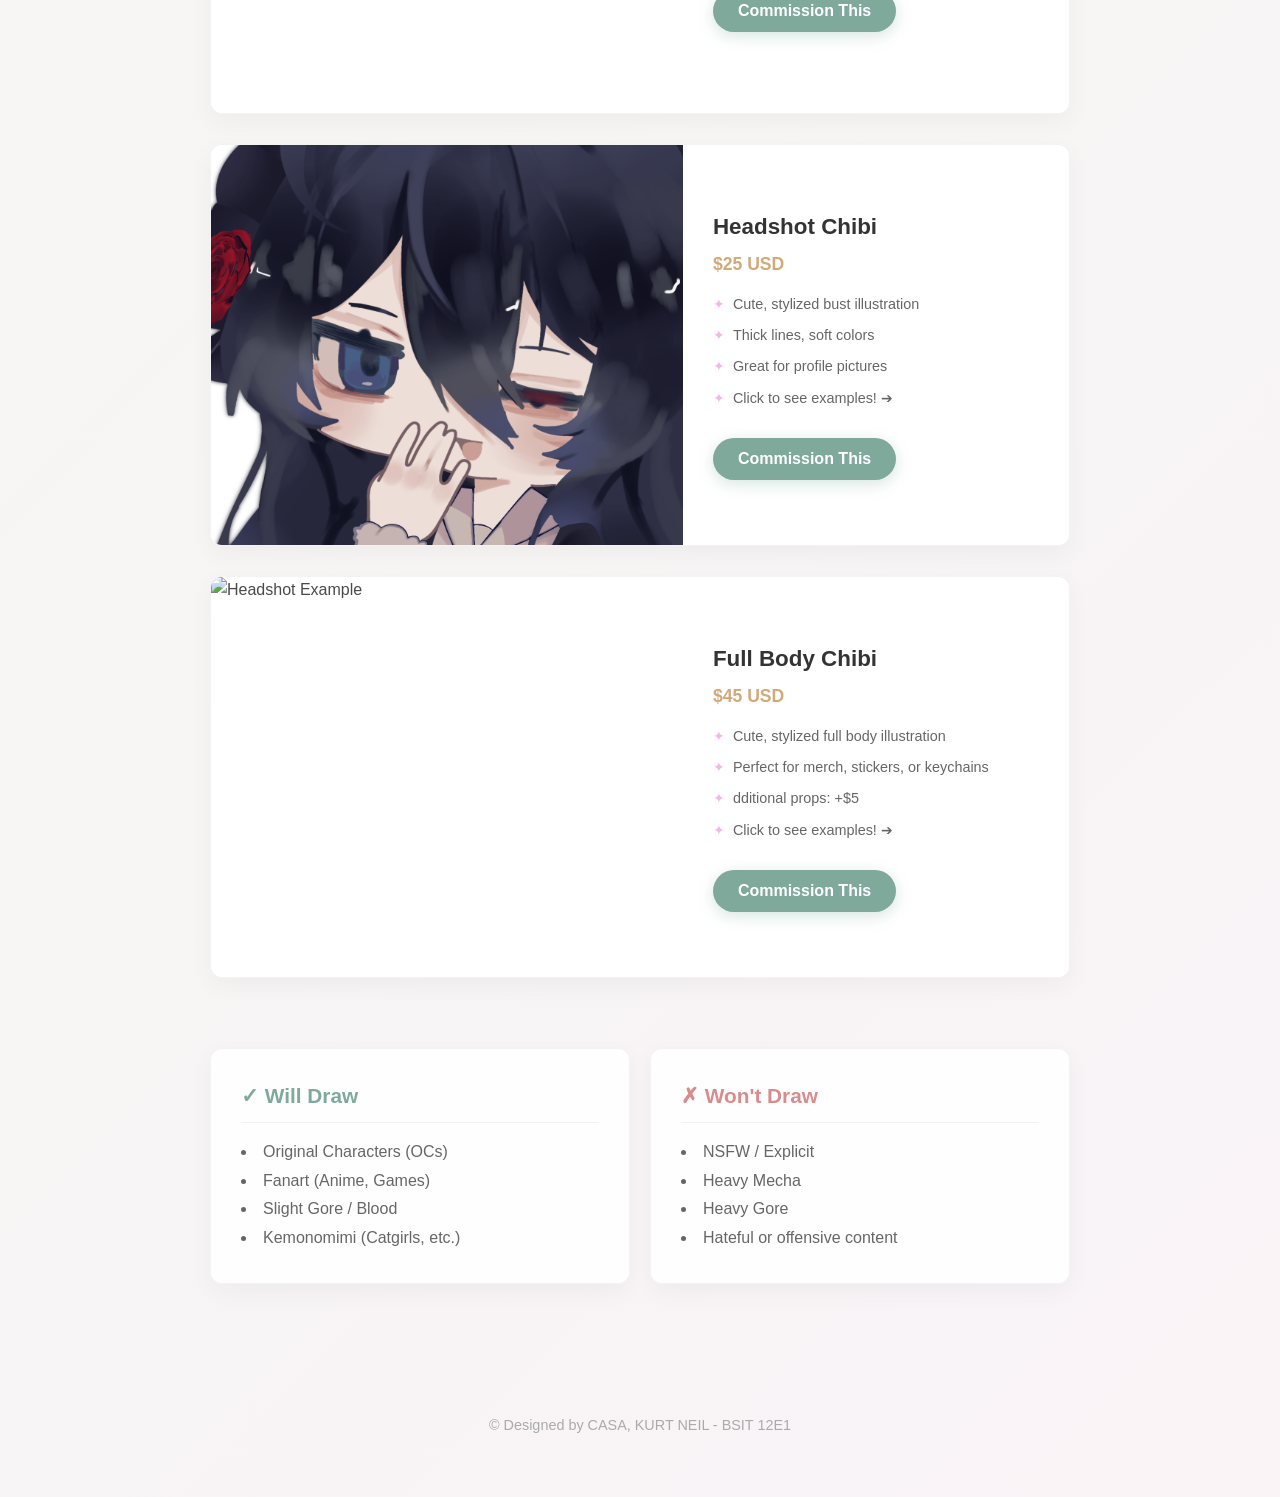
==== commit e68dd40f: "GOOGOGO" ====
--- a/index.html
+++ b/index.html
@@ -136,7 +136,7 @@
         </div>
 
     <footer>
-        <p>&copy; 2026 Vy. Contact me at vynniebear@gmail.com</p>
+        <p>&copy; Designed by CASA, KURT NEIL - BSIT 12E1</p>
     </footer>
 
 
--- a/style.css
+++ b/style.css
@@ -324,13 +324,13 @@
     font-style: italic;
     letter-spacing: 1px;
     text-align: center;
-    padding: 0 15px; /* Acts as a bumper */
+    padding: 0 15px; 
 }
 
 /* Right Side: Navigation Links */
 .nav-links {
     display: flex;
-    flex-wrap: wrap; /* Allows links to wrap if they get too tight */
+    flex-wrap: wrap; 
     gap: 30px; 
     align-items: center;
     justify-content: center;
@@ -364,30 +364,30 @@
 }
 
 /* =========================================
-   TABLET & MOBILE VIEW (The Overlap Fix)
+   TABLET & MOBILE VIEW
    ========================================= */
-/* When the screen hits 900px (iPads/Phones), stack the nav bar neatly! */
+
 @media (max-width: 900px) {
     .main-nav {
-        flex-direction: column; /* Stacks items vertically */
+        flex-direction: column; 
         justify-content: center;
         padding: 20px 10px;
-        gap: 15px; /* Space between the three rows */
+        gap: 15px; 
     }
     
     .nav-logo {
-        font-size: 2.3rem; /* Shrinks the logo just a tiny bit on phones */
+        font-size: 2.3rem;
         text-align: center;
         margin: 0;
     }
 
     .nav-made-by {
-        position: static !important; /* ⬅️ THE MAGIC FIX: Forces it to stop overlapping! */
+        position: static !important; 
         width: 100%;
         text-align: center;
         margin: 0;
         padding: 0;
-        line-height: 1.4; /* Gives the two lines of text some breathing room */
+        line-height: 1.4; 
     }
 
     .nav-links {
@@ -398,7 +398,7 @@
     }
     
     header {
-        padding-top: 240px; /* Pushes the main text down to clear the taller nav bar */
+        padding-top: 240px; /
     }
 }
 
